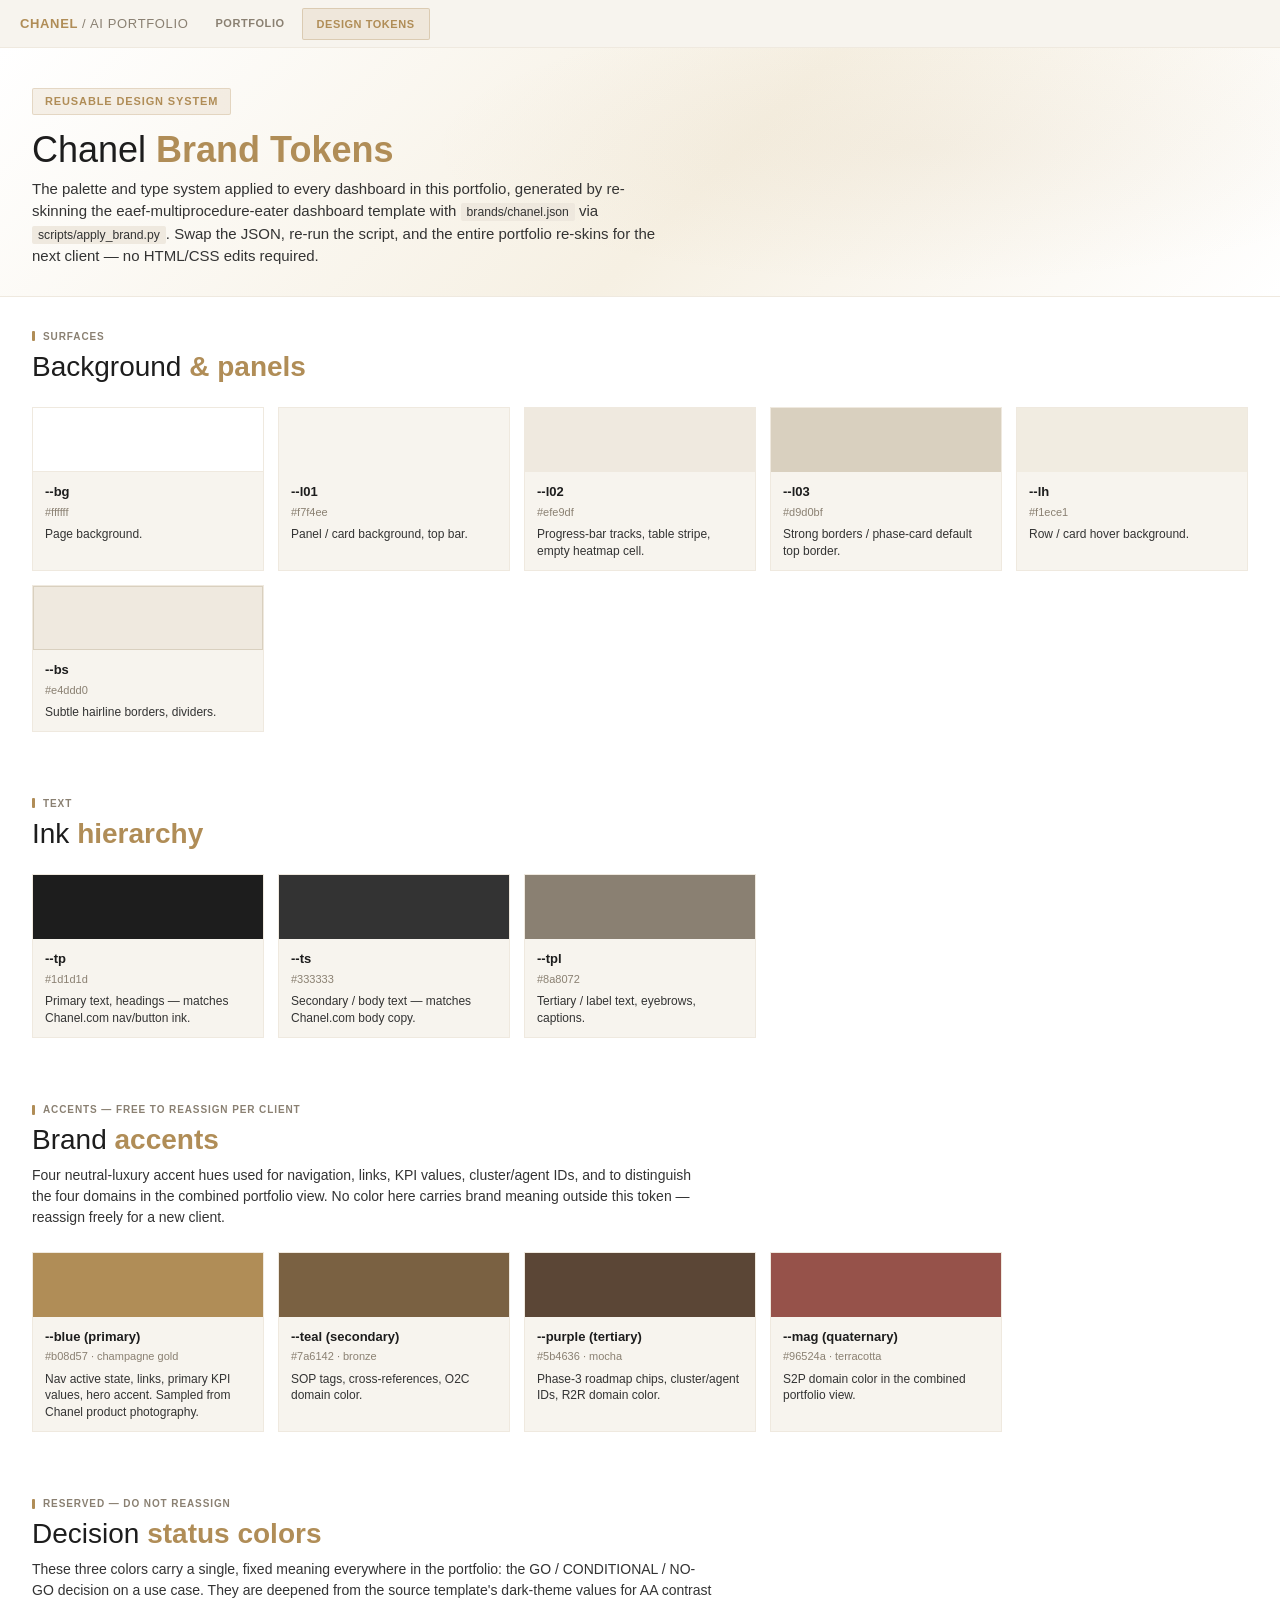
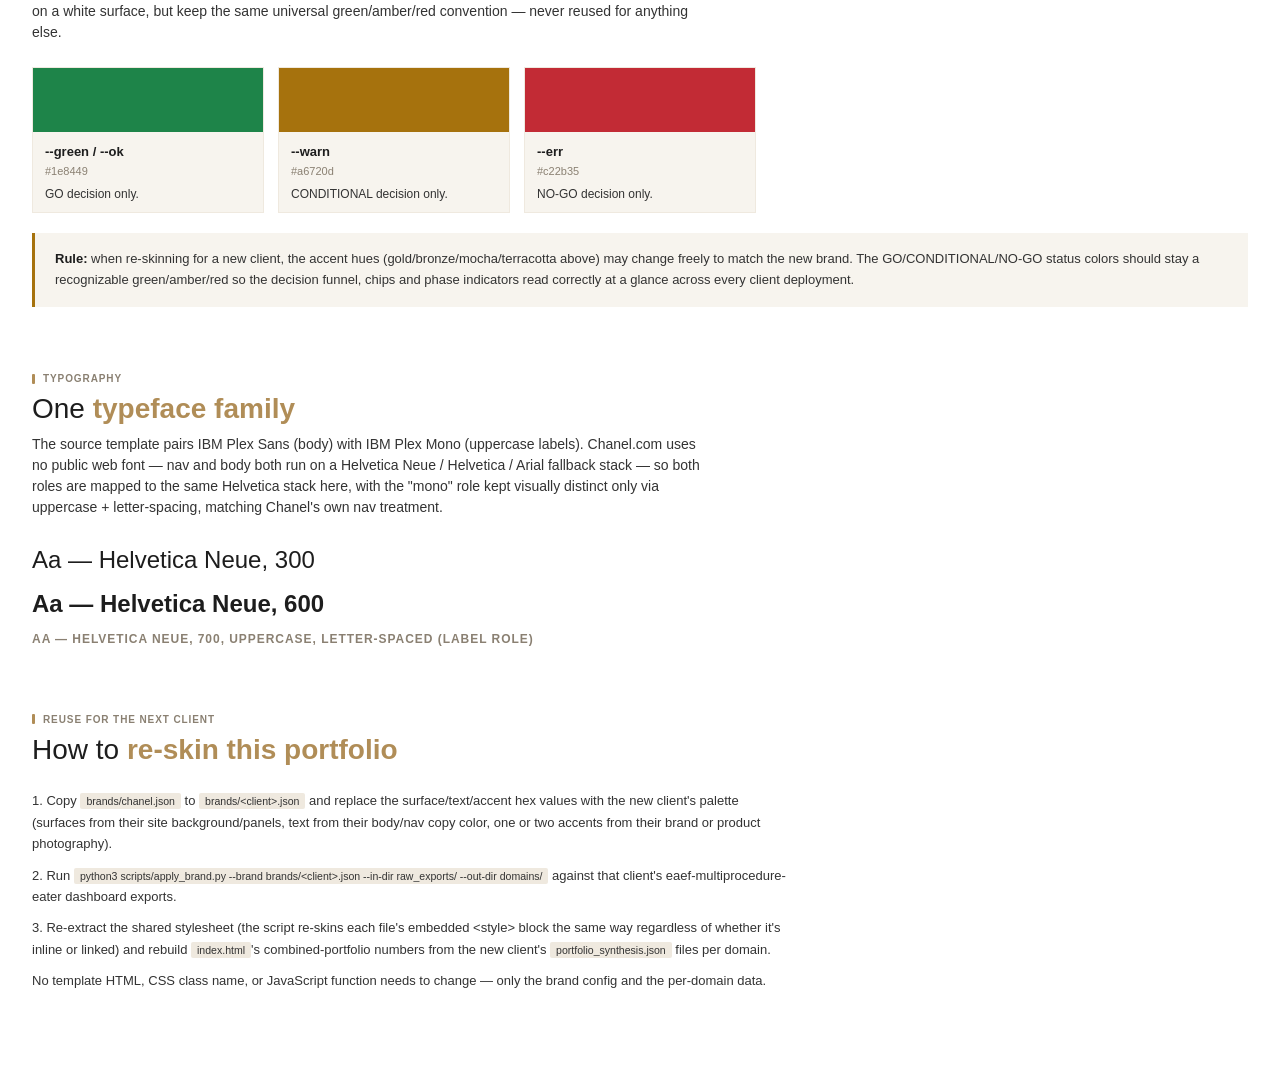
==== styleguide.html @ 9026a53c "Chanel AI Investment Portfolio microsite" ====
<!DOCTYPE html>
<html lang="en">
<head>
<meta charset="UTF-8">
<meta name="viewport" content="width=device-width,initial-scale=1">
<title>Chanel AI Portfolio — Design Tokens</title>
<link rel="stylesheet" href="styles/dashboard.css">
<link rel="stylesheet" href="styles/landing.css">
<style>
.swatch-grid{display:grid;grid-template-columns:repeat(auto-fill,minmax(220px,1fr));gap:.875rem;margin-top:1.25rem}
.swatch{border:1px solid var(--bs);background:var(--l01)}
.swatch-color{height:64px}
.swatch-meta{padding:.625rem .75rem}
.swatch-name{font-size:.8125rem;font-weight:700;color:var(--tp)}
.swatch-hex{font-family:'Helvetica Neue',Helvetica,Arial,sans-serif;font-size:.6875rem;color:var(--tpl);margin-top:.125rem}
.swatch-use{font-size:.75rem;color:var(--ts);margin-top:.375rem;line-height:1.4}
.reserved-note{background:var(--l01);border-left:3px solid var(--warn);padding:1rem 1.25rem;margin-top:1.25rem;font-size:.8125rem;color:var(--ts);line-height:1.6}
.reserved-note strong{color:var(--tp)}
code.inline{font-family:'Helvetica Neue',Helvetica,Arial,sans-serif;background:var(--l02);padding:.125rem .375rem;border-radius:2px;font-size:.8125em}
</style>
</head>
<body>
<div class="top-bar">
  <div class="logo">CHANEL <span>/ AI Portfolio</span></div>
  <nav class="nav">
    <a class="nav-btn" href="index.html" style="text-decoration:none;display:inline-flex;align-items:center">Portfolio</a>
    <button class="nav-btn active">Design Tokens</button>
  </nav>
</div>
<div class="main">
<div class="section active">
  <div class="hero">
    <div class="hero-badge">Reusable Design System</div>
    <h1>Chanel <strong>Brand Tokens</strong></h1>
    <div class="subtitle">The palette and type system applied to every dashboard in this portfolio, generated by re-skinning the eaef-multiprocedure-eater dashboard template with <code class="inline">brands/chanel.json</code> via <code class="inline">scripts/apply_brand.py</code>. Swap the JSON, re-run the script, and the entire portfolio re-skins for the next client — no HTML/CSS edits required.</div>
  </div>

  <div class="sec-pad">
    <div class="sec-head">
      <div class="sec-title">Surfaces</div>
      <h2 class="sec-h">Background <strong>&amp; panels</strong></h2>
    </div>
    <div class="swatch-grid">
      <div class="swatch"><div class="swatch-color" style="background:var(--bg);border-bottom:1px solid var(--bs)"></div><div class="swatch-meta"><div class="swatch-name">--bg</div><div class="swatch-hex">#ffffff</div><div class="swatch-use">Page background.</div></div></div>
      <div class="swatch"><div class="swatch-color" style="background:var(--l01)"></div><div class="swatch-meta"><div class="swatch-name">--l01</div><div class="swatch-hex">#f7f4ee</div><div class="swatch-use">Panel / card background, top bar.</div></div></div>
      <div class="swatch"><div class="swatch-color" style="background:var(--l02)"></div><div class="swatch-meta"><div class="swatch-name">--l02</div><div class="swatch-hex">#efe9df</div><div class="swatch-use">Progress-bar tracks, table stripe, empty heatmap cell.</div></div></div>
      <div class="swatch"><div class="swatch-color" style="background:var(--l03)"></div><div class="swatch-meta"><div class="swatch-name">--l03</div><div class="swatch-hex">#d9d0bf</div><div class="swatch-use">Strong borders / phase-card default top border.</div></div></div>
      <div class="swatch"><div class="swatch-color" style="background:var(--lh)"></div><div class="swatch-meta"><div class="swatch-name">--lh</div><div class="swatch-hex">#f1ece1</div><div class="swatch-use">Row / card hover background.</div></div></div>
      <div class="swatch"><div class="swatch-color" style="background:var(--bs);border:1px solid var(--l03)"></div><div class="swatch-meta"><div class="swatch-name">--bs</div><div class="swatch-hex">#e4ddd0</div><div class="swatch-use">Subtle hairline borders, dividers.</div></div></div>
    </div>
  </div>

  <div class="sec-pad">
    <div class="sec-head">
      <div class="sec-title">Text</div>
      <h2 class="sec-h">Ink <strong>hierarchy</strong></h2>
    </div>
    <div class="swatch-grid">
      <div class="swatch"><div class="swatch-color" style="background:var(--tp)"></div><div class="swatch-meta"><div class="swatch-name">--tp</div><div class="swatch-hex">#1d1d1d</div><div class="swatch-use">Primary text, headings — matches Chanel.com nav/button ink.</div></div></div>
      <div class="swatch"><div class="swatch-color" style="background:var(--ts)"></div><div class="swatch-meta"><div class="swatch-name">--ts</div><div class="swatch-hex">#333333</div><div class="swatch-use">Secondary / body text — matches Chanel.com body copy.</div></div></div>
      <div class="swatch"><div class="swatch-color" style="background:var(--tpl)"></div><div class="swatch-meta"><div class="swatch-name">--tpl</div><div class="swatch-hex">#8a8072</div><div class="swatch-use">Tertiary / label text, eyebrows, captions.</div></div></div>
    </div>
  </div>

  <div class="sec-pad">
    <div class="sec-head">
      <div class="sec-title">Accents — free to reassign per client</div>
      <h2 class="sec-h">Brand <strong>accents</strong></h2>
      <div class="sec-sub">Four neutral-luxury accent hues used for navigation, links, KPI values, cluster/agent IDs, and to distinguish the four domains in the combined portfolio view. No color here carries brand meaning outside this token — reassign freely for a new client.</div>
    </div>
    <div class="swatch-grid">
      <div class="swatch"><div class="swatch-color" style="background:var(--blue)"></div><div class="swatch-meta"><div class="swatch-name">--blue (primary)</div><div class="swatch-hex">#b08d57 · champagne gold</div><div class="swatch-use">Nav active state, links, primary KPI values, hero accent. Sampled from Chanel product photography.</div></div></div>
      <div class="swatch"><div class="swatch-color" style="background:var(--teal)"></div><div class="swatch-meta"><div class="swatch-name">--teal (secondary)</div><div class="swatch-hex">#7a6142 · bronze</div><div class="swatch-use">SOP tags, cross-references, O2C domain color.</div></div></div>
      <div class="swatch"><div class="swatch-color" style="background:var(--purple)"></div><div class="swatch-meta"><div class="swatch-name">--purple (tertiary)</div><div class="swatch-hex">#5b4636 · mocha</div><div class="swatch-use">Phase-3 roadmap chips, cluster/agent IDs, R2R domain color.</div></div></div>
      <div class="swatch"><div class="swatch-color" style="background:var(--mag)"></div><div class="swatch-meta"><div class="swatch-name">--mag (quaternary)</div><div class="swatch-hex">#96524a · terracotta</div><div class="swatch-use">S2P domain color in the combined portfolio view.</div></div></div>
    </div>
  </div>

  <div class="sec-pad">
    <div class="sec-head">
      <div class="sec-title">Reserved — do not reassign</div>
      <h2 class="sec-h">Decision <strong>status colors</strong></h2>
      <div class="sec-sub">These three colors carry a single, fixed meaning everywhere in the portfolio: the GO / CONDITIONAL / NO-GO decision on a use case. They are deepened from the source template's dark-theme values for AA contrast on a white surface, but keep the same universal green/amber/red convention — never reused for anything else.</div>
    </div>
    <div class="swatch-grid">
      <div class="swatch"><div class="swatch-color" style="background:var(--green)"></div><div class="swatch-meta"><div class="swatch-name">--green / --ok</div><div class="swatch-hex">#1e8449</div><div class="swatch-use">GO decision only.</div></div></div>
      <div class="swatch"><div class="swatch-color" style="background:var(--warn)"></div><div class="swatch-meta"><div class="swatch-name">--warn</div><div class="swatch-hex">#a6720d</div><div class="swatch-use">CONDITIONAL decision only.</div></div></div>
      <div class="swatch"><div class="swatch-color" style="background:var(--err)"></div><div class="swatch-meta"><div class="swatch-name">--err</div><div class="swatch-hex">#c22b35</div><div class="swatch-use">NO-GO decision only.</div></div></div>
    </div>
    <div class="reserved-note"><strong>Rule:</strong> when re-skinning for a new client, the accent hues (gold/bronze/mocha/terracotta above) may change freely to match the new brand. The GO/CONDITIONAL/NO-GO status colors should stay a recognizable green/amber/red so the decision funnel, chips and phase indicators read correctly at a glance across every client deployment.</div>
  </div>

  <div class="sec-pad">
    <div class="sec-head">
      <div class="sec-title">Typography</div>
      <h2 class="sec-h">One <strong>typeface family</strong></h2>
      <div class="sec-sub">The source template pairs IBM Plex Sans (body) with IBM Plex Mono (uppercase labels). Chanel.com uses no public web font — nav and body both run on a Helvetica Neue / Helvetica / Arial fallback stack — so both roles are mapped to the same Helvetica stack here, with the "mono" role kept visually distinct only via uppercase + letter-spacing, matching Chanel's own nav treatment.</div>
    </div>
    <p style="font-family:'Helvetica Neue',Helvetica,Arial,sans-serif;font-size:1.5rem;font-weight:300;color:var(--tp);margin-bottom:.5rem">Aa — Helvetica Neue, 300</p>
    <p style="font-family:'Helvetica Neue',Helvetica,Arial,sans-serif;font-size:1.5rem;font-weight:600;color:var(--tp);margin-bottom:.5rem">Aa — Helvetica Neue, 600</p>
    <p style="font-family:'Helvetica Neue',Helvetica,Arial,sans-serif;font-size:.75rem;font-weight:700;text-transform:uppercase;letter-spacing:.08em;color:var(--tpl)">Aa — Helvetica Neue, 700, uppercase, letter-spaced (label role)</p>
  </div>

  <div class="sec-pad">
    <div class="sec-head">
      <div class="sec-title">Reuse for the next client</div>
      <h2 class="sec-h">How to <strong>re-skin this portfolio</strong></h2>
    </div>
    <p class="method-note">1. Copy <code class="inline">brands/chanel.json</code> to <code class="inline">brands/&lt;client&gt;.json</code> and replace the surface/text/accent hex values with the new client's palette (surfaces from their site background/panels, text from their body/nav copy color, one or two accents from their brand or product photography).</p>
    <p class="method-note" style="margin-top:.625rem">2. Run <code class="inline">python3 scripts/apply_brand.py --brand brands/&lt;client&gt;.json --in-dir raw_exports/ --out-dir domains/</code> against that client's eaef-multiprocedure-eater dashboard exports.</p>
    <p class="method-note" style="margin-top:.625rem">3. Re-extract the shared stylesheet (the script re-skins each file's embedded &lt;style&gt; block the same way regardless of whether it's inline or linked) and rebuild <code class="inline">index.html</code>'s combined-portfolio numbers from the new client's <code class="inline">portfolio_synthesis.json</code> files per domain.</p>
    <p class="method-note" style="margin-top:.625rem">No template HTML, CSS class name, or JavaScript function needs to change — only the brand config and the per-domain data.</p>
  </div>

</div>
</div>
</body>
</html>
---- styles/dashboard.css ----
:root{
  --bg:#ffffff;--l01:#f7f4ee;--l02:#efe9df;--l03:#d9d0bf;--lh:#f1ece1;
  --tp:#1d1d1d;--ts:#333333;--tpl:#8a8072;--bs:#efe9df;--bst:#d9d0bf;
  --ok:#1e8449;--warn:#a6720d;--err:#c22b35;--hi:rgba(176,141,87,.12);
  --blue:#b08d57;--teal:#7a6142;--purple:#5b4636;--green:#1e8449;
  --cyan:#b08d57;--mag:#96524a;
}
*,*::before,*::after{box-sizing:border-box;margin:0;padding:0}
html{font-size:16px;scroll-behavior:smooth}
body{font-family:'Helvetica Neue',Helvetica,Arial,sans-serif;background:var(--bg);color:var(--tp);line-height:1.5;min-height:100vh;overflow-x:hidden}
::-webkit-scrollbar{width:6px;height:6px}
::-webkit-scrollbar-track{background:var(--l01)}
::-webkit-scrollbar-thumb{background:var(--l03);border-radius:3px}

/* ── Top nav ── */
.top-bar{position:fixed;top:0;left:0;right:0;z-index:100;height:48px;background:var(--l01);
  border-bottom:1px solid var(--bs);display:flex;align-items:center;padding:0 1.25rem;gap:.75rem}
.logo{font-family:'Helvetica Neue',Helvetica,Arial,sans-serif;font-weight:700;font-size:.8125rem;color:var(--blue);
  letter-spacing:.05em;text-transform:uppercase;white-space:nowrap;flex-shrink:0}
.logo span{color:var(--tpl);font-weight:400}
.nav{display:flex;gap:.125rem;overflow-x:auto;flex:1}
.nav::-webkit-scrollbar{height:0}
.nav-btn{height:32px;padding:0 .875rem;background:transparent;border:1px solid transparent;
  color:var(--tpl);font-family:'Helvetica Neue',Helvetica,Arial,sans-serif;font-size:.6875rem;font-weight:700;
  text-transform:uppercase;letter-spacing:.05em;cursor:pointer;white-space:nowrap;
  border-radius:2px;transition:all .12s}
.nav-btn:hover{border-color:var(--bs);color:var(--tp)}
.nav-btn.active{background:rgba(176,141,87,.12);border-color:rgba(176,141,87,.3);color:var(--blue)}

/* ── Main body ── */
.main{margin-top:48px}
.section{display:none;padding:0 0 4rem}
.section.active{display:block}

/* ── Hero ── */
.hero{padding:2.5rem 2rem 1.75rem;
  background:linear-gradient(135deg,#ffffff 0%,#f6f0e3 55%,#ffffff 100%);
  border-bottom:1px solid var(--bs);position:relative;overflow:hidden}
.hero::after{content:'';position:absolute;top:0;right:0;bottom:0;left:30%;
  background:radial-gradient(ellipse at 60% 40%,rgba(176,141,87,.07) 0%,transparent 65%);
  pointer-events:none}
.hero-badge{font-family:'Helvetica Neue',Helvetica,Arial,sans-serif;font-size:.6875rem;font-weight:700;
  text-transform:uppercase;letter-spacing:.08em;color:var(--blue);
  background:rgba(176,141,87,.12);border:1px solid rgba(176,141,87,.25);
  padding:.25rem .75rem;border-radius:2px;display:inline-block;margin-bottom:.875rem}
.hero h1{font-weight:300;font-size:2.25rem;line-height:1.15;margin-bottom:.5rem;position:relative}
.hero h1 strong{font-weight:700;color:var(--blue)}
.hero .subtitle{font-size:.9375rem;color:var(--ts);max-width:640px;position:relative}
.hero-meta{font-family:'Helvetica Neue',Helvetica,Arial,sans-serif;font-size:.625rem;color:var(--tpl);
  margin-top:.875rem;display:flex;gap:1.5rem;flex-wrap:wrap}
.hero-meta span{display:flex;align-items:center;gap:.375rem}
.hero-meta .dot{width:6px;height:6px;border-radius:50%;background:var(--blue);flex-shrink:0}

/* ── KPI strip ── */
.kpi-strip{display:flex;gap:1px;background:var(--bs);border:1px solid var(--bs)}
.kpi{flex:1;min-width:110px;padding:1.125rem 1.25rem;background:var(--l01);display:flex;flex-direction:column}
.kpi .kv{font-family:'Helvetica Neue',Helvetica,Arial,sans-serif;font-size:1.625rem;font-weight:700;line-height:1;color:var(--blue)}
.kpi .kv.green{color:var(--green)} .kpi .kv.blue{color:var(--blue)} .kpi .kv.teal{color:var(--teal)}
.kpi .kl{font-size:.625rem;color:var(--tpl);text-transform:uppercase;letter-spacing:.06em;font-weight:600;margin-top:.25rem}
.kpi .kb{margin-top:.625rem;height:3px;background:var(--l02);border-radius:2px;overflow:hidden}
.kpi .kbf{height:100%;border-radius:2px;transition:width 1s ease}
.kpi .kbf.brand{background:var(--blue)} .kpi .kbf.green{background:var(--green)}
.kpi .kbf.blue{background:var(--blue)}   .kpi .kbf.teal{background:var(--teal)}

/* ── Funnel bar ── */
.funnel-wrap{padding:1.25rem 2rem 1.5rem;background:var(--l01);border-bottom:1px solid var(--bs)}
.section-eyebrow{font-family:'Helvetica Neue',Helvetica,Arial,sans-serif;font-size:.625rem;font-weight:700;
  text-transform:uppercase;letter-spacing:.09em;color:var(--tpl);margin-bottom:.75rem;
  display:flex;align-items:center;gap:.5rem}
.section-eyebrow::before{content:'';width:3px;height:10px;background:var(--blue);border-radius:1px}
.funnel-bar{display:flex;height:28px;border-radius:2px;overflow:hidden;gap:2px}
.funnel-seg{display:flex;align-items:center;justify-content:center;
  font-family:'Helvetica Neue',Helvetica,Arial,sans-serif;font-size:.6875rem;font-weight:700;
  color:#1d1d1d;transition:flex .9s ease;min-width:48px}
.funnel-seg.go{background:var(--green)} .funnel-seg.cond{background:var(--warn)} .funnel-seg.nogo{background:var(--err)}
.funnel-legend{display:flex;gap:1.25rem;margin-top:.625rem;font-family:'Helvetica Neue',Helvetica,Arial,sans-serif;font-size:.5625rem;color:var(--tpl)}
.funnel-legend span{display:flex;align-items:center;gap:.3rem}
.fl-dot{width:8px;height:8px;border-radius:2px;flex-shrink:0}

/* ── Section common ── */
.sec-pad{padding:2rem}
.sec-head{margin-bottom:1.5rem}
.sec-title{font-family:'Helvetica Neue',Helvetica,Arial,sans-serif;font-size:.625rem;font-weight:700;
  text-transform:uppercase;letter-spacing:.09em;color:var(--tpl);margin-bottom:.375rem;
  display:flex;align-items:center;gap:.5rem}
.sec-title::before{content:'';width:3px;height:10px;background:var(--blue);border-radius:1px}
.sec-h{font-size:1.75rem;font-weight:300;line-height:1.2}
.sec-h strong{font-weight:700;color:var(--blue)}
.sec-sub{font-size:.875rem;color:var(--ts);max-width:680px;margin-top:.5rem}

/* ── Chips ── */
.chip{font-family:'Helvetica Neue',Helvetica,Arial,sans-serif;font-size:.5625rem;font-weight:700;
  text-transform:uppercase;letter-spacing:.04em;padding:.125rem .4375rem;
  border-radius:2px;border:1px solid;white-space:nowrap;display:inline-block;line-height:1.6}
.chip.go{color:var(--green);border-color:rgba(30,132,73,.35);background:rgba(30,132,73,.1)}
.chip.cond{color:var(--warn);border-color:rgba(166,114,13,.35);background:rgba(166,114,13,.1)}
.chip.nogo{color:var(--err);border-color:rgba(194,43,53,.35);background:rgba(194,43,53,.1)}
.chip.phase1{color:var(--green);border-color:rgba(30,132,73,.3);background:rgba(30,132,73,.08)}
.chip.phase2{color:var(--warn);border-color:rgba(166,114,13,.3);background:rgba(166,114,13,.08)}
.chip.phase3{color:var(--purple);border-color:rgba(91,70,54,.3);background:rgba(91,70,54,.08)}
.chip.high{color:var(--err);border-color:rgba(194,43,53,.3);background:rgba(194,43,53,.08)}
.chip.medium{color:var(--warn);border-color:rgba(166,114,13,.3);background:rgba(166,114,13,.08)}
.chip.low{color:var(--green);border-color:rgba(30,132,73,.3);background:rgba(30,132,73,.08)}
.chip.neutral{color:var(--ts);border-color:var(--bs)}
.chip.purple{color:var(--purple);border-color:rgba(91,70,54,.3);background:rgba(91,70,54,.08)}
.chip.teal{color:var(--teal);border-color:rgba(122,97,66,.3);background:rgba(122,97,66,.08)}

/* ── Filter bar ── */
.filter-bar{position:sticky;top:48px;z-index:80;background:var(--l01);
  border-bottom:1px solid var(--bs);padding:.875rem 2rem;display:flex;
  align-items:center;gap:1rem;flex-wrap:wrap}
.search-box{position:relative;flex:1;max-width:300px}
.search-box input{width:100%;height:32px;background:var(--bg);border:1px solid var(--bs);
  color:var(--tp);font-size:.8125rem;padding:0 .75rem 0 2rem;outline:none;
  border-radius:2px;transition:border-color .15s}
.search-box input:focus{border-color:var(--blue)}
.search-box::before{content:'⌕';position:absolute;left:.625rem;top:50%;
  transform:translateY(-50%);color:var(--tpl);font-size:.875rem;pointer-events:none}
.fchip-group{display:flex;gap:.375rem;align-items:center;flex-wrap:wrap}
.fchip-lbl{font-family:'Helvetica Neue',Helvetica,Arial,sans-serif;font-size:.5rem;font-weight:700;
  text-transform:uppercase;letter-spacing:.06em;color:var(--tpl)}
.fchip{background:transparent;border:1px solid var(--bs);color:var(--ts);
  font-family:'Helvetica Neue',Helvetica,Arial,sans-serif;font-size:.5625rem;font-weight:700;
  text-transform:uppercase;letter-spacing:.04em;padding:.1875rem .5rem;
  cursor:pointer;border-radius:2px;transition:all .12s}
.fchip:hover{color:var(--tp);border-color:var(--tpl)}
.fchip.active{background:rgba(176,141,87,.12);border-color:rgba(176,141,87,.35);color:var(--blue)}
.fcount{font-family:'Helvetica Neue',Helvetica,Arial,sans-serif;font-size:.6875rem;color:var(--tpl);margin-left:auto}

/* ── UC cards ── */
.uc-list{display:flex;flex-direction:column;gap:.375rem;margin-top:1.25rem}
.uc-card{background:var(--l01);border:1px solid var(--bs);border-left:3px solid var(--l03);
  padding:.75rem 1rem;cursor:pointer;transition:background .12s,border-left-color .2s}
.uc-card:hover{background:var(--lh)}
.uc-card.go{border-left-color:var(--green)} .uc-card.cond{border-left-color:var(--warn)}
.uc-card.nogo{border-left-color:var(--err)}  .uc-card.hidden{display:none}
.uc-r1{display:flex;align-items:center;gap:.625rem;margin-bottom:.25rem}
.uc-rank{font-family:'Helvetica Neue',Helvetica,Arial,sans-serif;font-size:.625rem;font-weight:700;color:var(--blue);
  min-width:2rem;background:rgba(176,141,87,.1);padding:.0625rem .3125rem;
  border-radius:2px;text-align:center;flex-shrink:0}
.uc-name{font-size:.875rem;font-weight:600;color:var(--tp);flex:1;min-width:0;
  overflow:hidden;text-overflow:ellipsis;white-space:nowrap}
.uc-sop{font-family:'Helvetica Neue',Helvetica,Arial,sans-serif;font-size:.5rem;color:var(--teal);
  padding:.0625rem .375rem;border:1px solid rgba(122,97,66,.25);border-radius:2px;
  white-space:nowrap;flex-shrink:0}
.uc-score{font-family:'Helvetica Neue',Helvetica,Arial,sans-serif;font-size:.75rem;font-weight:700;
  color:var(--blue);min-width:3rem;text-align:right;flex-shrink:0}
.uc-r2{display:flex;flex-wrap:wrap;gap:.5rem .875rem;font-family:'Helvetica Neue',Helvetica,Arial,sans-serif;
  font-size:.5rem;color:var(--tpl);align-items:center}
.uc-r2 .m{display:flex;gap:.1875rem;align-items:baseline}
.uc-r2 .m .v{font-weight:700;color:var(--ts)} .uc-r2 .m.pos .v{color:var(--green)}
.uc-r2 .m.warn .v{color:var(--blue)}
.uc-detail{display:none;margin-top:.625rem;padding-top:.625rem;border-top:1px dashed var(--bs)}
.uc-card.open .uc-detail{display:block}
.uc-dg{display:grid;grid-template-columns:repeat(auto-fit,minmax(200px,1fr));gap:.875rem;margin-bottom:.625rem}
.db .db-h{font-family:'Helvetica Neue',Helvetica,Arial,sans-serif;font-size:.5rem;font-weight:700;
  text-transform:uppercase;letter-spacing:.06em;color:var(--tpl);margin-bottom:.25rem}
.db .db-v{font-size:.8125rem;color:var(--ts);line-height:1.5}
.db ul{margin:.25rem 0 0;padding-left:.875rem;list-style:disc}
.db ul li{font-size:.75rem;color:var(--ts);margin-bottom:.125rem}
.empty-state{padding:3rem;text-align:center;color:var(--tpl);font-size:.875rem;font-style:italic}

/* ── Cluster cards ── */
.cluster-grid{display:grid;grid-template-columns:repeat(auto-fill,minmax(270px,1fr));gap:.75rem;margin-top:1.25rem}
.cluster-card{background:var(--l01);border:1px solid var(--bs);border-top:3px solid var(--blue);
  padding:1rem 1.125rem;transition:background .12s,transform .2s}
.cluster-card:hover{background:var(--lh);transform:translateY(-1px)}
.cluster-head{display:flex;align-items:center;gap:.625rem;margin-bottom:.5rem}
.cluster-id{font-family:'Helvetica Neue',Helvetica,Arial,sans-serif;font-size:.625rem;font-weight:700;
  color:var(--blue);background:rgba(176,141,87,.1);padding:.125rem .5rem;border-radius:2px}
.cluster-name{font-size:.9375rem;font-weight:600;color:var(--tp);flex:1;min-width:0;
  overflow:hidden;text-overflow:ellipsis;white-space:nowrap}
.cluster-stats{display:flex;gap:1.25rem;margin-bottom:.5rem;font-family:'Helvetica Neue',Helvetica,Arial,sans-serif;font-size:.5625rem;color:var(--tpl)}
.cluster-stats .csv{font-size:.875rem;font-weight:700;color:var(--tp);display:block;line-height:1.2}
.cluster-desc{font-size:.8125rem;color:var(--ts);margin-bottom:.5rem;display:-webkit-box;
  -webkit-line-clamp:2;-webkit-box-orient:vertical;overflow:hidden}
.cluster-sops{display:flex;flex-wrap:wrap;gap:.25rem}
.sop-tag{font-family:'Helvetica Neue',Helvetica,Arial,sans-serif;font-size:.5rem;padding:.125rem .375rem;
  border:1px solid rgba(122,97,66,.25);color:var(--teal);border-radius:2px}
.cluster-value{font-family:'Helvetica Neue',Helvetica,Arial,sans-serif;font-size:.6875rem;font-weight:700;
  color:var(--green);margin-top:.5rem;padding-top:.5rem;border-top:1px dashed var(--bs)}

/* ── Services table ── */
.svcs-table{width:100%;border-collapse:collapse;font-size:.8125rem;margin-top:1.5rem}
.svcs-table th{font-family:'Helvetica Neue',Helvetica,Arial,sans-serif;font-size:.5rem;font-weight:700;
  text-transform:uppercase;letter-spacing:.07em;color:var(--tpl);
  padding:.5rem .75rem;border-bottom:1px solid var(--bs);text-align:left;white-space:nowrap}
.svcs-table td{padding:.5rem .75rem;border-bottom:1px solid var(--bs);color:var(--ts);vertical-align:top}
.svcs-table tr:hover td{background:var(--lh)}
.svc-id{font-family:'Helvetica Neue',Helvetica,Arial,sans-serif;font-size:.625rem;font-weight:700;color:var(--purple)}
.pri-badge{font-family:'Helvetica Neue',Helvetica,Arial,sans-serif;font-size:.5rem;font-weight:700;
  text-transform:uppercase;padding:.125rem .375rem;border-radius:2px;border:1px solid}
.pri-badge.high{color:var(--blue);border-color:rgba(176,141,87,.35)}
.pri-badge.medium{color:var(--teal);border-color:rgba(122,97,66,.3)}
.pri-badge.low{color:var(--tpl);border-color:var(--bs)}

/* ── Economics ── */
.econ-kpis{display:grid;grid-template-columns:repeat(auto-fit,minmax(170px,1fr));gap:.75rem;margin-bottom:1.5rem}
.econ-kpi{background:var(--l01);border:1px solid var(--bs);border-left:3px solid var(--blue);padding:.875rem 1rem}
.econ-kpi .ev{font-family:'Helvetica Neue',Helvetica,Arial,sans-serif;font-size:1.5rem;font-weight:700;color:var(--blue);line-height:1}
.econ-kpi .ev.green{color:var(--green)} .econ-kpi .ev.blue{color:var(--blue)}
.econ-kpi .el{font-size:.5625rem;color:var(--tpl);text-transform:uppercase;letter-spacing:.06em;margin-top:.25rem;font-weight:600}
.plan-compare{display:grid;grid-template-columns:1fr 64px 1fr;gap:1.25rem;
  align-items:center;background:var(--l01);border:1px solid var(--bs);padding:1.5rem;margin-bottom:1.5rem}
.plan-box{padding:1rem 1.125rem;border:1px solid var(--bs);border-radius:2px}
.plan-box.current{border-top:3px solid var(--blue)}
.plan-box.consolidated{border-top:3px solid var(--green)}
.plan-box .pb-lbl{font-family:'Helvetica Neue',Helvetica,Arial,sans-serif;font-size:.5625rem;font-weight:700;
  text-transform:uppercase;letter-spacing:.06em;color:var(--tpl);margin-bottom:.875rem}
.plan-box .pb-row{display:flex;justify-content:space-between;align-items:baseline;
  margin-bottom:.375rem;font-size:.8125rem;gap:.5rem}
.plan-box .pk{color:var(--tpl)} .plan-box .pv{font-family:'Helvetica Neue',Helvetica,Arial,sans-serif;font-weight:700;color:var(--tp)}
.plan-box .pv.green{color:var(--green)}
.plan-arrow{text-align:center}
.plan-arrow .pa-sym{font-size:1.5rem;color:var(--blue)}
.plan-arrow .pa-lbl{font-family:'Helvetica Neue',Helvetica,Arial,sans-serif;font-size:.5625rem;font-weight:700;
  color:var(--green);margin-top:.25rem;white-space:nowrap}
.bar-compare{margin-top:1.5rem}
.bar-compare .bc-title{font-family:'Helvetica Neue',Helvetica,Arial,sans-serif;font-size:.5625rem;font-weight:700;
  text-transform:uppercase;letter-spacing:.07em;color:var(--tpl);margin-bottom:.75rem;
  display:flex;align-items:center;gap:.5rem}
.bar-compare .bc-title::before{content:'';width:3px;height:9px;background:var(--blue);border-radius:1px}
.bar-row{display:flex;align-items:center;gap:.875rem;margin-bottom:.625rem}
.bar-row .br-lbl{font-family:'Helvetica Neue',Helvetica,Arial,sans-serif;font-size:.5625rem;color:var(--ts);width:120px;flex-shrink:0}
.bar-row .br-track{flex:1;height:18px;background:var(--l02);border-radius:2px;overflow:hidden}
.bar-row .br-fill{height:100%;border-radius:2px;transition:width 1.1s ease;
  display:flex;align-items:center;justify-content:flex-end;padding-right:.375rem;min-width:4px}
.br-fill .bv{font-family:'Helvetica Neue',Helvetica,Arial,sans-serif;font-size:.5rem;font-weight:700;
  color:#1d1d1d;white-space:nowrap}
.br-fill.current{background:linear-gradient(90deg,rgba(176,141,87,.9),rgba(176,141,87,.5))}
.br-fill.consolidated{background:linear-gradient(90deg,rgba(30,132,73,.9),rgba(30,132,73,.5))}

/* ── Roadmap phases ── */
.phase-cards{display:grid;grid-template-columns:repeat(auto-fit,minmax(270px,1fr));gap:1rem;margin-bottom:1.5rem}
.phase-card{background:var(--l01);border:1px solid var(--bs);border-top:4px solid var(--l03);padding:1.125rem}
.phase-card[data-phase="1"]{border-top-color:var(--green)}
.phase-card[data-phase="2"]{border-top-color:var(--blue)}
.phase-card[data-phase="3"]{border-top-color:var(--purple)}
.phase-card .pc-head{display:flex;justify-content:space-between;align-items:baseline;margin-bottom:.75rem}
.phase-card .pc-num{font-family:'Helvetica Neue',Helvetica,Arial,sans-serif;font-size:.75rem;font-weight:700;text-transform:uppercase;letter-spacing:.05em}
.phase-card[data-phase="1"] .pc-num{color:var(--green)}
.phase-card[data-phase="2"] .pc-num{color:var(--blue)}
.phase-card[data-phase="3"] .pc-num{color:var(--purple)}
.phase-card .pc-range{font-family:'Helvetica Neue',Helvetica,Arial,sans-serif;font-size:.5625rem;color:var(--tpl)}
.phase-card .pc-stats{display:grid;grid-template-columns:1fr 1fr;gap:.5rem;
  margin-bottom:.875rem;padding-bottom:.875rem;border-bottom:1px dashed var(--bs)}
.phase-card .pcs-v{font-family:'Helvetica Neue',Helvetica,Arial,sans-serif;font-size:1rem;font-weight:700;color:var(--tp)}
.phase-card .pcs-l{font-size:.5rem;color:var(--tpl);text-transform:uppercase;letter-spacing:.05em}
.phase-card .pc-lbl{font-family:'Helvetica Neue',Helvetica,Arial,sans-serif;font-size:.5rem;font-weight:700;
  text-transform:uppercase;letter-spacing:.06em;color:var(--tpl);margin:0.625rem 0 .25rem}
.phase-card ul{padding-left:.75rem;list-style:disc}
.phase-card ul li{font-size:.75rem;color:var(--ts);margin-bottom:.1875rem}
.phase-card .pc-path{font-size:.75rem;color:var(--ts);font-style:italic;margin-top:.5rem;
  padding:.5rem;background:var(--l02);border-radius:2px}
.pilot-tags{display:flex;flex-wrap:wrap;gap:.25rem;margin-top:.375rem}

/* ── Heatmap ── */
.heatmap-wrap{overflow-x:auto;margin-top:1.25rem;background:var(--l01);
  border:1px solid var(--bs);padding:1.25rem}
#hmap-svg{display:block;font-family:'Helvetica Neue',Helvetica,Arial,sans-serif}
.hm-legend{display:flex;align-items:center;gap:1rem;margin-top:1rem;
  font-family:'Helvetica Neue',Helvetica,Arial,sans-serif;font-size:.5rem;color:var(--tpl);
  text-transform:uppercase;letter-spacing:.06em}
.hml-grad{width:80px;height:8px;border-radius:2px;background:linear-gradient(90deg,var(--l02),var(--green));border:1px solid var(--bs)}

/* ── Agent cards ── */
.agent-grid{display:grid;grid-template-columns:repeat(auto-fill,minmax(290px,1fr));gap:.75rem;margin-top:1.25rem}
.agent-card{background:var(--l01);border:1px solid var(--bs);padding:1rem 1.125rem}
.agent-card .ag-head{display:flex;align-items:center;gap:.625rem;margin-bottom:.75rem}
.agent-card .ag-id{font-family:'Helvetica Neue',Helvetica,Arial,sans-serif;font-size:.5625rem;font-weight:700;
  color:var(--purple);background:rgba(91,70,54,.1);padding:.125rem .5rem;border-radius:2px}
.agent-card .ag-name{font-size:.9375rem;font-weight:600;color:var(--tp);flex:1}
.agent-card .ag-rec{font-family:'Helvetica Neue',Helvetica,Arial,sans-serif;font-size:.5rem;font-weight:700;
  padding:.125rem .5rem;border-radius:2px;white-space:nowrap}
.ag-rec.consolidate{background:rgba(30,132,73,.12);color:var(--green);border:1px solid rgba(30,132,73,.3)}
.ag-rec.keep{color:var(--tpl);border:1px solid var(--bs)}
.agent-card .ar{font-size:.8125rem;color:var(--ts);margin-bottom:.375rem;display:flex;gap:.5rem;align-items:flex-start}
.agent-card .ak{font-family:'Helvetica Neue',Helvetica,Arial,sans-serif;font-size:.5rem;font-weight:700;
  text-transform:uppercase;letter-spacing:.05em;color:var(--tpl);width:76px;flex-shrink:0;padding-top:.2rem}
.tool-tags{display:flex;flex-wrap:wrap;gap:.25rem;margin-top:.375rem}
.tool-tag{font-family:'Helvetica Neue',Helvetica,Arial,sans-serif;font-size:.4375rem;padding:.0625rem .3125rem;
  border:1px solid var(--bs);color:var(--tpl);border-radius:2px}

/* ── Risk register ── */
.risk-table{width:100%;border-collapse:collapse;font-size:.8125rem;margin-top:1.25rem}
.risk-table th{font-family:'Helvetica Neue',Helvetica,Arial,sans-serif;font-size:.5rem;font-weight:700;
  text-transform:uppercase;letter-spacing:.07em;color:var(--tpl);
  padding:.625rem .75rem;border-bottom:1px solid var(--bs);text-align:left;white-space:nowrap}
.risk-table td{padding:.625rem .75rem;border-bottom:1px solid var(--bs);color:var(--ts);vertical-align:top}
.risk-table tr:hover td{background:var(--lh)} .risk-table tr.hidden{display:none}
.risk-id{font-family:'Helvetica Neue',Helvetica,Arial,sans-serif;font-size:.625rem;font-weight:700;color:var(--blue)}
.risk-cat{font-family:'Helvetica Neue',Helvetica,Arial,sans-serif;font-size:.4375rem;font-weight:700;
  text-transform:uppercase;letter-spacing:.04em;padding:.125rem .375rem;
  border-radius:2px;white-space:nowrap;display:inline-block;border:1px solid}
.risk-cat.technical{color:var(--blue);border-color:rgba(176,141,87,.3);background:rgba(176,141,87,.1)}
.risk-cat.operational{color:var(--blue);border-color:rgba(176,141,87,.25);background:rgba(176,141,87,.08)}
.risk-cat.organizational{color:var(--purple);border-color:rgba(91,70,54,.25);background:rgba(91,70,54,.08)}
.risk-cat.regulatory{color:var(--err);border-color:rgba(194,43,53,.25);background:rgba(194,43,53,.08)}
.sops-inline{display:flex;flex-wrap:wrap;gap:.25rem}

/* ── Recommendation ── */
.rec-path-badge{display:inline-flex;align-items:center;gap:.875rem;
  background:rgba(176,141,87,.08);border:1px solid rgba(176,141,87,.25);
  padding:.875rem 1.25rem;border-radius:2px;margin-bottom:1.5rem}
.rp-path{font-family:'Helvetica Neue',Helvetica,Arial,sans-serif;font-size:1.125rem;font-weight:700;
  color:var(--blue);text-transform:uppercase;letter-spacing:.05em}
.rp-sub{font-size:.75rem;color:var(--tpl);margin-top:.125rem}
.rec-block{margin-bottom:1.5rem}
.rb-head{font-family:'Helvetica Neue',Helvetica,Arial,sans-serif;font-size:.5625rem;font-weight:700;
  text-transform:uppercase;letter-spacing:.08em;color:var(--tpl);margin-bottom:.625rem;
  display:flex;align-items:center;gap:.5rem}
.rb-head::before{content:'';width:3px;height:9px;background:var(--blue);border-radius:1px}
.rb-text{font-size:.9375rem;color:var(--ts);line-height:1.65;max-width:720px}
.seq-row{display:flex;flex-wrap:wrap;gap:.5rem;margin-bottom:1.25rem}
.seq-chip{display:flex;align-items:center;gap:.5rem;background:var(--l01);
  border:1px solid var(--bs);padding:.5rem .875rem;border-radius:2px;font-size:.8125rem}
.seq-chip .sc-id{font-family:'Helvetica Neue',Helvetica,Arial,sans-serif;font-size:.625rem;font-weight:700;
  color:var(--blue);background:rgba(176,141,87,.1);padding:.125rem .5rem;border-radius:2px}
.rec-list{list-style:none;display:flex;flex-direction:column;gap:.5rem}
.rec-list li{display:flex;align-items:flex-start;gap:.75rem;font-size:.875rem;
  color:var(--ts);padding:.625rem .875rem;background:var(--l01);
  border:1px solid var(--bs);border-left:3px solid var(--blue)}
.rec-list li .ri{font-family:'Helvetica Neue',Helvetica,Arial,sans-serif;font-size:.6875rem;
  font-weight:700;color:var(--blue);flex-shrink:0;min-width:1.5rem}

@media(max-width:768px){
  .kpi-strip{flex-wrap:wrap}
  .plan-compare{grid-template-columns:1fr;gap:1rem}
  .plan-arrow{display:none}
  .sec-pad,.filter-bar{padding:1.25rem}
  .hero{padding:1.5rem 1.25rem}
  .hero h1{font-size:1.75rem}
}
---- styles/landing.css ----
/* ── Landing-page-only additions (built on top of dashboard.css tokens) ── */

.domain-grid{display:grid;grid-template-columns:repeat(auto-fit,minmax(280px,1fr));gap:1rem;margin-top:1.25rem}
.domain-card{background:var(--l01);border:1px solid var(--bs);border-top:4px solid var(--blue);
  padding:1.375rem 1.5rem;text-decoration:none;color:inherit;display:block;transition:transform .18s,background .15s}
.domain-card:hover{background:var(--lh);transform:translateY(-2px)}
.domain-card .dc-code{font-family:'Helvetica Neue',Helvetica,Arial,sans-serif;font-size:.6875rem;font-weight:700;
  text-transform:uppercase;letter-spacing:.08em;color:var(--blue);margin-bottom:.5rem}
.domain-card .dc-name{font-size:1.125rem;font-weight:600;color:var(--tp);margin-bottom:.75rem}
.domain-card .dc-stats{display:flex;gap:1.5rem;margin-bottom:.875rem}
.domain-card .dc-sv{font-family:'Helvetica Neue',Helvetica,Arial,sans-serif;font-size:1.375rem;font-weight:700;color:var(--green);line-height:1}
.domain-card .dc-sl{font-size:.5625rem;color:var(--tpl);text-transform:uppercase;letter-spacing:.06em;margin-top:.25rem}
.domain-card .dc-bar{height:6px;background:var(--l02);border-radius:2px;overflow:hidden;margin-bottom:.875rem}
.domain-card .dc-bar-fill{height:100%;background:var(--blue);border-radius:2px}
.domain-card .dc-cta{font-family:'Helvetica Neue',Helvetica,Arial,sans-serif;font-size:.625rem;font-weight:700;
  text-transform:uppercase;letter-spacing:.06em;color:var(--tpl);display:flex;align-items:center;gap:.375rem}
.domain-card:hover .dc-cta{color:var(--blue)}
.domain-card .dc-desc{font-size:.8125rem;color:var(--ts);margin-bottom:.875rem;line-height:1.5}

.share-bar{display:flex;height:32px;border-radius:2px;overflow:visible;gap:2px;margin-top:1.25rem}
.share-seg{display:flex;align-items:center;justify-content:center;font-size:.625rem;font-weight:700;
  color:#1d1d1d;min-width:64px;white-space:nowrap;overflow:hidden;border-radius:2px}
.share-legend{display:flex;gap:1.5rem;margin-top:.75rem;flex-wrap:wrap;font-size:.6875rem;color:var(--tpl)}
.share-legend span{display:flex;align-items:center;gap:.4rem}
.share-dot{width:9px;height:9px;border-radius:2px;flex-shrink:0}

.method-note{font-size:.8125rem;color:var(--ts);line-height:1.65;max-width:760px}
.method-note strong{color:var(--tp)}

@media(max-width:768px){
  .domain-grid{grid-template-columns:1fr}
}
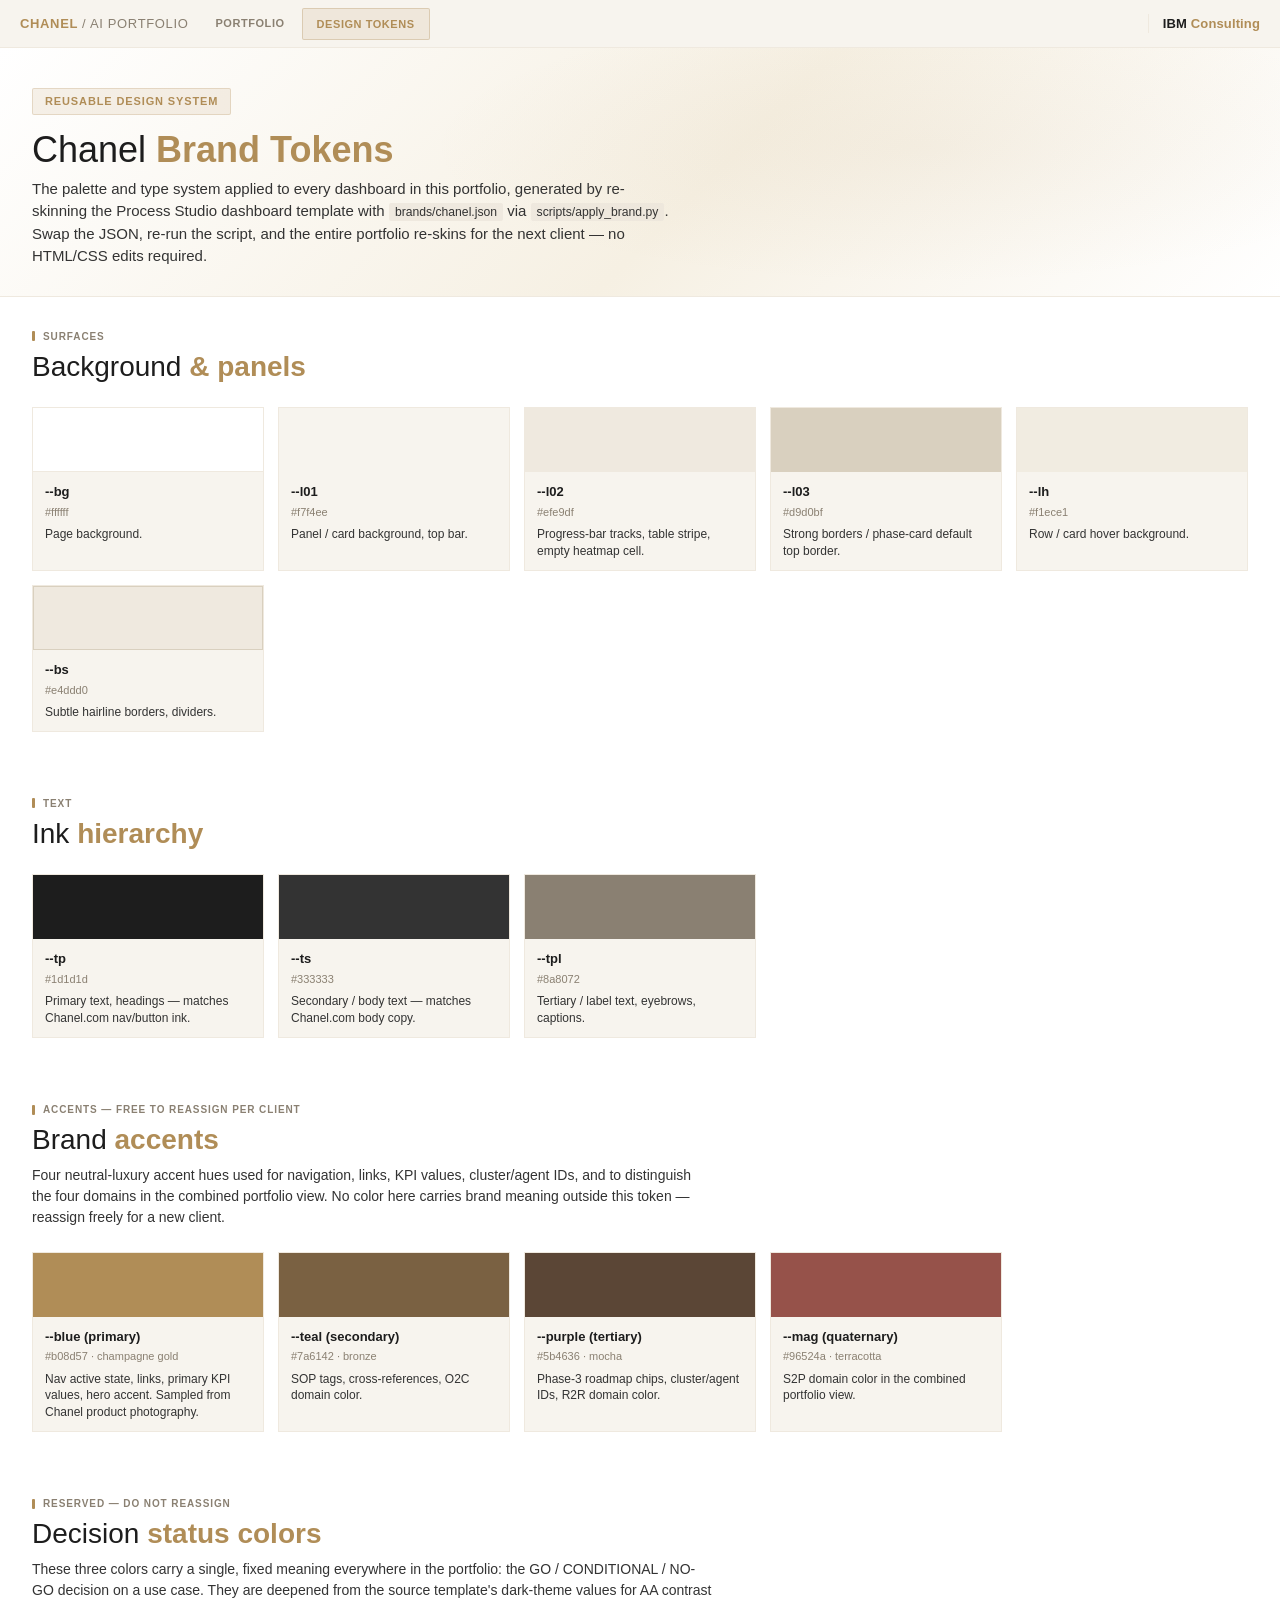
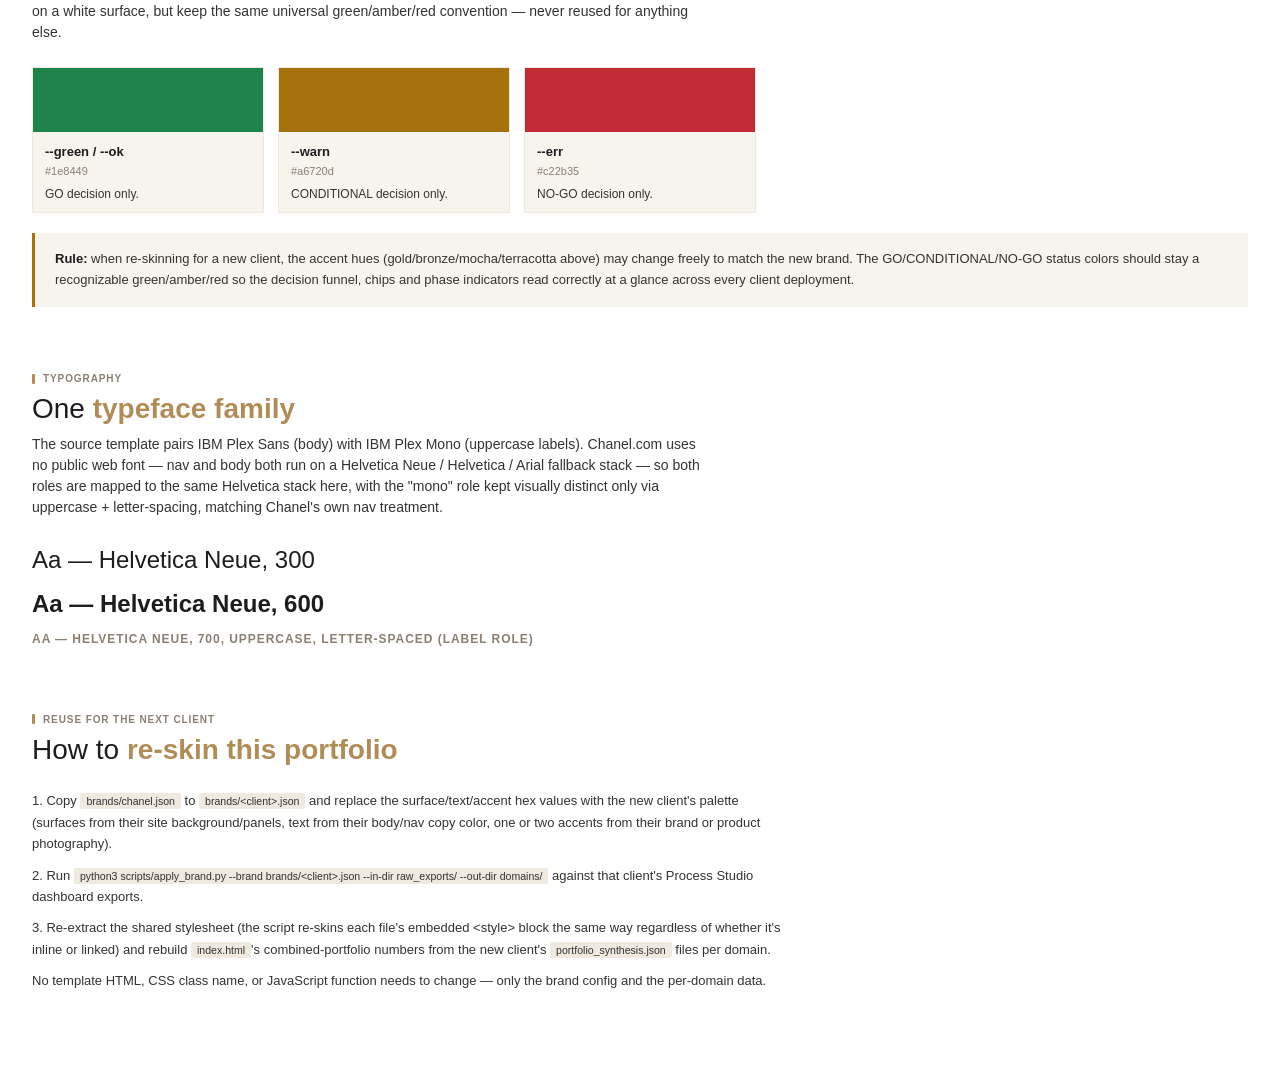
==== commit 748fe8e1: "Update R2R, S2P, FP&A dashboards from Process Studio output 2; refresh home page totals" ====
--- a/styleguide.html
+++ b/styleguide.html
@@ -26,13 +26,14 @@
     <a class="nav-btn" href="index.html" style="text-decoration:none;display:inline-flex;align-items:center">Portfolio</a>
     <button class="nav-btn active">Design Tokens</button>
   </nav>
-</div>
+    <div class="ibm-badge">IBM<span>Consulting</span></div>
+  </div>
 <div class="main">
 <div class="section active">
   <div class="hero">
     <div class="hero-badge">Reusable Design System</div>
     <h1>Chanel <strong>Brand Tokens</strong></h1>
-    <div class="subtitle">The palette and type system applied to every dashboard in this portfolio, generated by re-skinning the eaef-multiprocedure-eater dashboard template with <code class="inline">brands/chanel.json</code> via <code class="inline">scripts/apply_brand.py</code>. Swap the JSON, re-run the script, and the entire portfolio re-skins for the next client — no HTML/CSS edits required.</div>
+    <div class="subtitle">The palette and type system applied to every dashboard in this portfolio, generated by re-skinning the Process Studio dashboard template with <code class="inline">brands/chanel.json</code> via <code class="inline">scripts/apply_brand.py</code>. Swap the JSON, re-run the script, and the entire portfolio re-skins for the next client — no HTML/CSS edits required.</div>
   </div>
 
   <div class="sec-pad">
@@ -107,7 +108,7 @@
       <h2 class="sec-h">How to <strong>re-skin this portfolio</strong></h2>
     </div>
     <p class="method-note">1. Copy <code class="inline">brands/chanel.json</code> to <code class="inline">brands/&lt;client&gt;.json</code> and replace the surface/text/accent hex values with the new client's palette (surfaces from their site background/panels, text from their body/nav copy color, one or two accents from their brand or product photography).</p>
-    <p class="method-note" style="margin-top:.625rem">2. Run <code class="inline">python3 scripts/apply_brand.py --brand brands/&lt;client&gt;.json --in-dir raw_exports/ --out-dir domains/</code> against that client's eaef-multiprocedure-eater dashboard exports.</p>
+    <p class="method-note" style="margin-top:.625rem">2. Run <code class="inline">python3 scripts/apply_brand.py --brand brands/&lt;client&gt;.json --in-dir raw_exports/ --out-dir domains/</code> against that client's Process Studio dashboard exports.</p>
     <p class="method-note" style="margin-top:.625rem">3. Re-extract the shared stylesheet (the script re-skins each file's embedded &lt;style&gt; block the same way regardless of whether it's inline or linked) and rebuild <code class="inline">index.html</code>'s combined-portfolio numbers from the new client's <code class="inline">portfolio_synthesis.json</code> files per domain.</p>
     <p class="method-note" style="margin-top:.625rem">No template HTML, CSS class name, or JavaScript function needs to change — only the brand config and the per-domain data.</p>
   </div>
--- a/styles/dashboard.css
+++ b/styles/dashboard.css
@@ -26,6 +26,10 @@
   border-radius:2px;transition:all .12s}
 .nav-btn:hover{border-color:var(--bs);color:var(--tp)}
 .nav-btn.active{background:rgba(176,141,87,.12);border-color:rgba(176,141,87,.3);color:var(--blue)}
+.ibm-badge{display:flex;align-items:center;flex-shrink:0;white-space:nowrap;padding-left:.875rem;
+  margin-left:.125rem;border-left:1px solid var(--bs);font-family:'Helvetica Neue',Helvetica,Arial,sans-serif;
+  font-size:.8125rem;font-weight:700;color:var(--tp);letter-spacing:.01em}
+.ibm-badge span{font-weight:600;color:var(--blue);margin-left:.3em}
 
 /* ── Main body ── */
 .main{margin-top:48px}
@@ -104,6 +108,80 @@
 .chip.neutral{color:var(--ts);border-color:var(--bs)}
 .chip.purple{color:var(--purple);border-color:rgba(91,70,54,.3);background:rgba(91,70,54,.08)}
 .chip.teal{color:var(--teal);border-color:rgba(122,97,66,.3);background:rgba(122,97,66,.08)}
+.chip.qwin{color:var(--green);border-color:rgba(30,132,73,.35);background:rgba(30,132,73,.1)}
+.chip.strat{color:var(--blue);border-color:rgba(176,141,87,.35);background:rgba(176,141,87,.1)}
+.chip.marg{color:var(--tpl);border-color:var(--bs);background:var(--l02)}
+.chip.defer{color:var(--tpl);border-color:var(--bs);background:transparent}
+.pri-badge{font-family:'Helvetica Neue',Helvetica,Arial,sans-serif;font-size:.625rem;font-weight:700;
+  padding:.125rem .5rem;border-radius:2px;border:1px solid}
+.pri-badge.qwin{color:var(--green);border-color:rgba(30,132,73,.35);background:rgba(30,132,73,.1)}
+.pri-badge.strat{color:var(--blue);border-color:rgba(176,141,87,.35);background:rgba(176,141,87,.1)}
+.pri-badge.marg{color:var(--tpl);border-color:var(--bs);background:var(--l02)}
+.pri-badge.defer{color:var(--tpl);border-color:var(--bs);background:transparent}
+
+/* ── Chevron phase roadmap ── */
+.chev-row{display:flex;margin-top:1.5rem;flex-wrap:wrap;gap:.5rem 0}
+.chev{flex:1;min-width:220px;position:relative;background:var(--l01);border:1px solid var(--bs);
+  padding:1.125rem 1.5rem 1.125rem 2rem;margin-right:-1px}
+.chev-arrow{clip-path:polygon(0 0, calc(100% - 22px) 0, 100% 50%, calc(100% - 22px) 100%, 0 100%, 20px 50%)}
+.chev-row .chev:first-child{padding-left:1.5rem;clip-path:polygon(0 0, calc(100% - 22px) 0, 100% 50%, calc(100% - 22px) 100%, 0 100%)}
+.chev-row .chev:last-child{clip-path:polygon(0 0, 100% 0, 100% 100%, 0 100%, 20px 50%)}
+.chev-top{border-top:3px solid var(--blue)}
+.chev-num{font-family:'Helvetica Neue',Helvetica,Arial,sans-serif;font-size:.625rem;font-weight:700;
+  text-transform:uppercase;letter-spacing:.06em;color:var(--tpl);margin-bottom:.25rem;display:block}
+.chev-name{font-size:1rem;font-weight:700;color:var(--tp);margin-bottom:.125rem}
+.chev-time{font-family:'Helvetica Neue',Helvetica,Arial,sans-serif;font-size:.6875rem;color:var(--tpl);margin-bottom:.625rem}
+.chev-impact{font-family:'Helvetica Neue',Helvetica,Arial,sans-serif;font-size:1.375rem;font-weight:700;
+  color:var(--green);margin-bottom:.625rem}
+.chev-impact span{font-size:.625rem;font-weight:700;text-transform:uppercase;letter-spacing:.05em;
+  color:var(--tpl);display:block;margin-top:.125rem}
+.chev ul{margin:0;padding-left:1.125rem;font-size:.75rem;color:var(--ts);line-height:1.6}
+.chev ul li{margin-bottom:.375rem}
+@media(max-width:900px){
+  .chev-row{flex-direction:column}
+  .chev, .chev-row .chev:first-child, .chev-row .chev:last-child{clip-path:none;margin-right:0;margin-bottom:.5rem;
+    border-left:3px solid var(--blue);padding-left:1.375rem}
+}
+
+/* ── As-Is / To-Be swimlane ── */
+.swim-outer{overflow-x:auto;margin-top:1.5rem;padding-bottom:.75rem}
+.swim-row{display:flex;gap:.625rem;min-width:max-content}
+.swim-col{width:190px;flex-shrink:0;display:flex;flex-direction:column}
+.swim-hd{background:rgba(176,141,87,.12);border:1px solid rgba(176,141,87,.3);color:var(--blue);
+  font-family:'Helvetica Neue',Helvetica,Arial,sans-serif;font-size:.6875rem;font-weight:700;
+  text-align:center;padding:.5rem .375rem;border-radius:2px;min-height:2.75rem;display:flex;
+  align-items:center;justify-content:center;line-height:1.3}
+.swim-card{border:1px solid var(--bs);padding:.625rem .625rem;margin-top:.5rem;font-size:.6875rem;
+  color:var(--ts);line-height:1.5;flex:1;background:var(--l01)}
+.swim-asis{border-top:3px solid var(--err)}
+.swim-tobe{border-top:3px solid var(--green)}
+.swim-lbl{font-family:'Helvetica Neue',Helvetica,Arial,sans-serif;font-size:.5625rem;font-weight:700;
+  text-transform:uppercase;letter-spacing:.06em;margin-bottom:.375rem;display:block}
+.swim-asis .swim-lbl{color:var(--err)}
+.swim-tobe .swim-lbl{color:var(--green)}
+.swim-arrow{text-align:center;color:var(--tpl);font-size:.875rem;margin:.375rem 0;flex-shrink:0}
+.swim-ctx{display:grid;grid-template-columns:repeat(auto-fit,minmax(220px,1fr));gap:.75rem;margin-top:1.25rem}
+.swim-ctx-card{background:var(--l01);border:1px solid var(--bs);padding:.75rem 1rem;font-size:.75rem;
+  color:var(--ts);line-height:1.55}
+.swim-ctx-card .sc-lbl{font-family:'Helvetica Neue',Helvetica,Arial,sans-serif;font-size:.5625rem;font-weight:700;
+  text-transform:uppercase;letter-spacing:.06em;color:var(--tpl);margin-bottom:.375rem;display:block}
+.swim-callout{background:rgba(176,141,87,.08);border:1px solid rgba(176,141,87,.3);border-left:3px solid var(--blue);
+  padding:1rem 1.25rem;margin-top:1.25rem;font-size:.8125rem;color:var(--ts);line-height:1.65}
+.swim-callout strong{color:var(--tp)}
+
+/* ── Sub-process rollout cards (As-Is/To-Be deck Phase 1 / Phase 2) ── */
+.subproc-grid{display:grid;grid-template-columns:repeat(auto-fit,minmax(280px,1fr));gap:1rem;margin-top:1.25rem}
+.subproc-card{background:var(--l01);border:1px solid var(--bs);border-top:3px solid var(--teal);padding:1.125rem 1.25rem}
+.subproc-name{font-size:.9375rem;font-weight:700;color:var(--tp);margin-bottom:.625rem;display:flex;
+  align-items:center;justify-content:space-between;gap:.5rem}
+.subproc-name .sp-prod{font-family:'Helvetica Neue',Helvetica,Arial,sans-serif;font-size:.75rem;font-weight:700;
+  color:var(--green);white-space:nowrap}
+.subproc-row{margin-bottom:.5rem;font-size:.75rem;line-height:1.55}
+.subproc-row .sr-lbl{font-family:'Helvetica Neue',Helvetica,Arial,sans-serif;font-size:.5625rem;font-weight:700;
+  text-transform:uppercase;letter-spacing:.05em;color:var(--tpl);display:block;margin-bottom:.1875rem}
+.subproc-row .sr-v{color:var(--ts)}
+.subproc-outcome{margin-top:.625rem;padding-top:.625rem;border-top:1px dashed var(--bs);font-size:.75rem;
+  color:var(--green);line-height:1.5}
 
 /* ── Filter bar ── */
 .filter-bar{position:sticky;top:48px;z-index:80;background:var(--l01);
--- a/styles/landing.css
+++ b/styles/landing.css
@@ -27,6 +27,22 @@
 .method-note{font-size:.8125rem;color:var(--ts);line-height:1.65;max-width:760px}
 .method-note strong{color:var(--tp)}
 
+/* ── Home page narrative rows (Start Here / How We Got Here style) ── */
+.info-row{background:var(--l01);border:1px solid var(--bs);border-top:3px solid var(--blue);
+  padding:1.125rem 1.375rem;margin-top:.875rem}
+.info-row .ir-tag{font-family:'Helvetica Neue',Helvetica,Arial,sans-serif;font-size:.6875rem;font-weight:700;
+  text-transform:uppercase;letter-spacing:.08em;color:var(--tpl);display:flex;align-items:center;
+  gap:.625rem;margin-bottom:.625rem;flex-wrap:wrap}
+.info-row .ir-tag .ir-note{font-weight:400;text-transform:none;letter-spacing:0;color:var(--tpl)}
+.info-row h3{font-size:1.0625rem;font-weight:600;color:var(--tp);margin-bottom:.5rem;line-height:1.35}
+.info-row h3 a{color:inherit;text-decoration:none;cursor:pointer}
+.info-row h3 a:hover{color:var(--blue)}
+.info-row p{font-size:.8125rem;color:var(--ts);line-height:1.65;max-width:820px}
+.info-group-lbl{font-family:'Helvetica Neue',Helvetica,Arial,sans-serif;font-size:.75rem;font-weight:700;
+  text-transform:uppercase;letter-spacing:.08em;color:var(--tpl);display:flex;align-items:center;gap:.5rem;
+  margin:2rem 0 0}
+.info-group-lbl span{width:3px;height:10px;background:var(--blue);display:inline-block;border-radius:1px}
+
 @media(max-width:768px){
   .domain-grid{grid-template-columns:1fr}
 }
